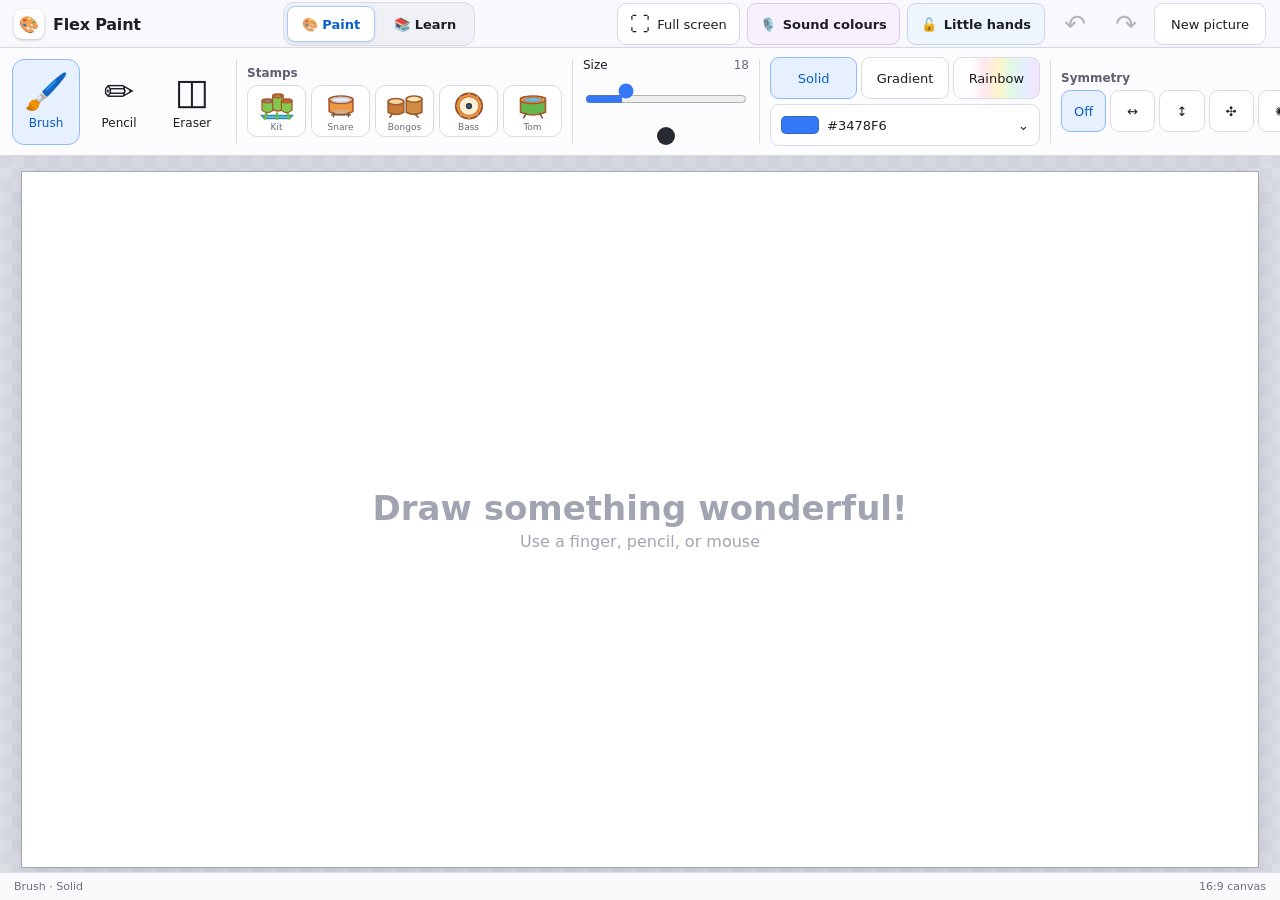
==== index.html @ 135edab3 "Add indigo and rainbow voice commands with matching celebrations" ====
<!doctype html>
<html lang="en">
<head>
  <meta charset="UTF-8" />
  <meta name="viewport" content="width=device-width, initial-scale=1, viewport-fit=cover, user-scalable=no" />
  <meta name="theme-color" content="#f7f7fb" />
  <meta name="apple-mobile-web-app-capable" content="yes" />
  <meta name="apple-mobile-web-app-status-bar-style" content="default" />
  <title>Flex Paint</title>
  <link rel="manifest" href="manifest.webmanifest" />
  <link rel="stylesheet" href="styles.css?v=17" />
</head>
<body>
  <main class="app-shell">
    <header class="titlebar">
      <div class="brand" aria-label="Flex Paint">
        <span class="brand-mark" aria-hidden="true">🎨</span>
        <span>Flex Paint</span>
      </div>
      <div class="app-modes" role="group" aria-label="App mode">
        <button class="app-mode active" data-app-mode="paint" aria-pressed="true">🎨 Paint</button>
        <button class="app-mode" data-app-mode="learn" aria-pressed="false">📚 Learn</button>
      </div>
      <div class="title-actions">
        <button class="fullscreen-button" id="fullscreenBtn" aria-label="Enter full screen" title="Full screen">
          <span aria-hidden="true">⛶</span><span class="fullscreen-label">Full screen</span>
        </button>
        <button class="sound-button" id="soundBtn" aria-pressed="false" aria-label="Turn on sound colour mode" title="Say a colour. Your voice stays on this device.">
          <span aria-hidden="true">🎙️</span><span class="sound-label">Sound colours</span>
        </button>
        <button class="lock-button" id="lockBtn" aria-pressed="false" aria-label="Turn on Little hands mode">
          <span aria-hidden="true">🔓</span><span class="lock-label">Little hands</span>
        </button>
        <nav class="quick-actions" aria-label="History">
          <button class="icon-button" id="undoBtn" title="Undo" aria-label="Undo" disabled>↶</button>
          <button class="icon-button" id="redoBtn" title="Redo" aria-label="Redo" disabled>↷</button>
          <button class="clear-button" id="clearBtn" title="Clear the canvas">New picture</button>
        </nav>
      </div>
    </header>

    <section class="ribbon paint-ribbon" aria-label="Drawing controls">
      <div class="tool-group tools" aria-label="Tools">
        <button class="tool active" data-tool="brush" aria-pressed="true"><span>🖌️</span><small>Brush</small></button>
        <button class="tool" data-tool="pencil" aria-pressed="false"><span>✏️</span><small>Pencil</small></button>
        <button class="tool" data-tool="eraser" aria-pressed="false"><span>◫</span><small>Eraser</small></button>
      </div>

      <div class="divider" aria-hidden="true"></div>

      <div class="tool-group stamp-group" role="group" aria-label="Drum stamps">
        <span class="group-label">Stamps</span>
        <button class="stamp" data-stamp="toy-kit" aria-pressed="false" aria-label="Place a colorful toy drum kit"><svg viewBox="0 0 64 48" aria-hidden="true"><path d="M7 39h50l-5 5H12z" fill="#55b9d5" stroke="#308ba7" stroke-width="2"/><path d="M15 36 12 44M32 36v8M49 36l3 8" stroke="#69b943" stroke-width="4" stroke-linecap="round"/><g stroke="#a9562d" stroke-width="2"><path d="M8 16Q8 13 12 13h10q4 0 4 3v15q-9 7-18 0z" fill="#82c950"/><ellipse cx="17" cy="16" rx="9" ry="3" fill="#ffbe63"/><ellipse cx="17" cy="16" rx="6.5" ry="1.8" fill="#55bee5"/><path d="M25 8q0-3 4-3h9q4 0 4 3v21q-8 6-17 0z" fill="#80c850"/><ellipse cx="33.5" cy="8" rx="8.5" ry="3" fill="#ffbe63"/><ellipse cx="33.5" cy="8" rx="6" ry="1.8" fill="#9bc64b"/><path d="M39 16q0-3 4-3h9q4 0 4 3v15q-9 7-17 0z" fill="#82c950"/><ellipse cx="47.5" cy="16" rx="8.5" ry="3" fill="#ffbe63"/><ellipse cx="47.5" cy="16" rx="6" ry="1.8" fill="#ec7044"/></g></svg><small>Kit</small></button>
        <button class="stamp" data-stamp="snare" aria-pressed="false" aria-label="Place a snare drum"><svg viewBox="0 0 64 48" aria-hidden="true"><path d="M13 14Q13 11 18 11h28q5 0 5 3v19q-19 10-38 0z" fill="#ed9843" stroke="#a9562d" stroke-width="2.5"/><ellipse cx="32" cy="14" rx="19" ry="6" fill="#ffbe63" stroke="#a9562d" stroke-width="2.5"/><ellipse cx="32" cy="14" rx="15" ry="4" fill="#e7edf2" stroke="#b8c4d0" stroke-width="2"/><path d="M20 35v6m24-6v6M17 38h30" stroke="#7e583c" stroke-width="2.5" stroke-linecap="round"/><path d="M20 32h24m-22 3h20" stroke="#b8c4d0" stroke-width="1.5"/></svg><small>Snare</small></button>
        <button class="stamp" data-stamp="bongos" aria-pressed="false" aria-label="Place a pair of bongo drums"><svg viewBox="0 0 64 48" aria-hidden="true"><g stroke="#9b5d32" stroke-width="2.5"><path d="M5 17q0-3 4-3h17q4 0 4 3v17q-12 7-25 0z" fill="#c77a39"/><ellipse cx="17.5" cy="17" rx="12.5" ry="5" fill="#f4d49a"/><path d="M34 13q0-3 4-3h17q4 0 4 3v21q-12 7-25 0z" fill="#d18b43"/><ellipse cx="46.5" cy="13" rx="12.5" ry="5" fill="#ffe2a8"/></g><path d="m11 37-3 5m40-5 5 5" stroke="#87502d" stroke-width="2.5" stroke-linecap="round"/></svg><small>Bongos</small></button>
        <button class="stamp" data-stamp="bass" aria-pressed="false" aria-label="Place a bass drum"><svg viewBox="0 0 64 48" aria-hidden="true"><ellipse cx="32" cy="24" rx="21" ry="20" fill="#f39a3d" stroke="#964d2a" stroke-width="3"/><ellipse cx="32" cy="24" rx="16" ry="15" fill="#fff0d5" stroke="#d07837" stroke-width="2"/><circle cx="32" cy="24" r="4" fill="#46536b" stroke="#26364b" stroke-width="2"/><g fill="#ffe29d" stroke="#a85c2c"><circle cx="32" cy="5" r="1.8"/><circle cx="45" cy="10" r="1.8"/><circle cx="51" cy="24" r="1.8"/><circle cx="45" cy="38" r="1.8"/><circle cx="32" cy="43" r="1.8"/><circle cx="19" cy="38" r="1.8"/><circle cx="13" cy="24" r="1.8"/><circle cx="19" cy="10" r="1.8"/></g></svg><small>Bass</small></button>
        <button class="stamp" data-stamp="tom" aria-pressed="false" aria-label="Place a colorful tom drum"><svg viewBox="0 0 64 48" aria-hidden="true"><path d="M12 14q0-4 5-4h30q5 0 5 4v20q-20 9-40 0z" fill="#66b64e" stroke="#a9562d" stroke-width="2.5"/><ellipse cx="32" cy="14" rx="20" ry="6" fill="#ffbe63" stroke="#a9562d" stroke-width="2.5"/><ellipse cx="32" cy="14" rx="15.5" ry="4" fill="#60bee3" stroke="#ce793c" stroke-width="2"/><path d="m21 36-4 7m26-7 4 7" stroke="#7e583c" stroke-width="2.5" stroke-linecap="round"/></svg><small>Tom</small></button>
      </div>

      <div class="divider" aria-hidden="true"></div>

      <div class="tool-group size-group">
        <label for="sizeRange">Size <output id="sizeOutput">18</output></label>
        <input id="sizeRange" type="range" min="2" max="72" value="18" />
        <div class="size-preview"><span id="sizePreview"></span></div>
      </div>

      <div class="divider" aria-hidden="true"></div>

      <div class="tool-group paint-group">
        <div class="mode-tabs" role="group" aria-label="Color mode">
          <button class="mode active" data-mode="solid" aria-pressed="true">Solid</button>
          <button class="mode" data-mode="gradient" aria-pressed="false">Gradient</button>
          <button class="mode rainbow-mode" data-mode="rainbow" aria-pressed="false">Rainbow</button>
        </div>
        <button class="color-summary" id="colorPanelBtn" aria-expanded="false" aria-controls="colorPanel">
          <span class="color-swatch" id="activeSwatch"></span>
          <span id="colorSummaryText">Choose color</span>
          <span aria-hidden="true">⌄</span>
        </button>
      </div>

      <div class="divider" aria-hidden="true"></div>

      <div class="tool-group symmetry-group">
        <span class="group-label">Symmetry</span>
        <div class="segmented symmetry-options" role="group" aria-label="Symmetry mode">
          <button class="sym active" data-symmetry="none" aria-pressed="true">Off</button>
          <button class="sym" data-symmetry="vertical" aria-pressed="false">↔</button>
          <button class="sym" data-symmetry="horizontal" aria-pressed="false">↕</button>
          <button class="sym" data-symmetry="quad" aria-pressed="false">✣</button>
          <button class="sym" data-symmetry="eight" aria-pressed="false">✺</button>
        </div>
      </div>
    </section>

    <section class="ribbon learn-ribbon" aria-label="Learning controls" hidden>
      <div class="learn-controls">
        <label for="traceItem">Choose a letter or number worksheet</label>
        <select id="traceItem" aria-label="Choose a U.S. letter or number"></select>
        <button class="learn-nav" id="previousItem" aria-label="Previous letter or number">←</button>
        <button class="learn-nav" id="nextItem" aria-label="Next letter or number">→</button>
        <button class="clear-button" id="clearTrace">Try again</button>
        <span class="learn-tip">Follow the dotted lines with your finger or a stylus.</span>
      </div>
    </section>

    <section class="color-panel" id="colorPanel" hidden>
      <div class="panel-section solid-picker-section">
        <span class="panel-label">Drag to pick a color</span>
        <div class="spectrum-picker">
          <div class="spectrum-field" id="spectrumField" role="slider" tabindex="0" aria-label="Rainbow color field" aria-valuetext="Blue">
            <span class="spectrum-thumb" id="spectrumThumb"></span>
          </div>
          <div class="brightness-track" id="brightnessTrack" role="slider" tabindex="0" aria-label="Color brightness" aria-valuemin="0" aria-valuemax="100" aria-valuenow="88">
            <span class="brightness-thumb" id="brightnessThumb"></span>
          </div>
        </div>
        <span class="panel-label quick-label">Quick colors</span>
        <input type="color" id="solidColor" value="#3478f6" aria-label="Choose a color" />
        <div class="basic-colors" id="basicColors" aria-label="Quick colors"></div>
      </div>

      <div class="panel-section gradient-section">
        <span class="panel-label">My colors <small>tap to edit</small></span>
        <div class="stop-editor" id="stopEditor"></div>
        <button class="mini-button" id="addStopBtn">＋ Color</button>
        <button class="mini-button" id="reverseBtn">⇄ Reverse</button>
      </div>

      <div class="panel-section gradient-section">
        <span class="panel-label">Style</span>
        <div class="segmented compact" role="group" aria-label="Gradient style">
          <button class="style active" data-style="smooth" aria-pressed="true">Smooth</button>
          <button class="style" data-style="bands" aria-pressed="false">Bands</button>
        </div>
        <label class="repeat-control">Repeat
          <input id="repeatRange" type="range" min="40" max="500" value="180" />
        </label>
      </div>

      <div class="panel-section presets-section">
        <span class="panel-label">Happy palettes</span>
        <div class="presets" id="presets"></div>
        <button class="mini-button" id="savePresetBtn">♡ Save mine</button>
      </div>
    </section>

    <section class="canvas-stage" id="canvasStage">
      <div class="lock-badge" id="lockBadge" aria-hidden="true">🔒 Little hands mode</div>
      <div class="canvas-frame" id="canvasFrame">
        <div class="colour-celebration" id="colourCelebration" hidden role="status" aria-live="polite">
          <strong class="colour-word"></strong>
          <div class="colour-confetti" aria-hidden="true"></div>
        </div>
        <canvas id="guideCanvas" width="1280" height="720" aria-hidden="true"></canvas>
        <canvas id="paintCanvas" width="1280" height="720" aria-label="Drawing canvas"></canvas>
        <div class="brush-cursor" id="brushCursor" aria-hidden="true"><span></span></div>
        <div class="empty-hint" id="emptyHint">
          <span>Draw something wonderful!</span>
          <small>Use a finger, pencil, or mouse</small>
        </div>
      </div>
    </section>

    <footer class="statusbar">
      <span id="statusText">Brush · Solid</span>
      <span>16:9 canvas</span>
    </footer>
  </main>

  <details class="sound-check" id="soundCheck" hidden open>
    <summary>Sound check · v17</summary>
    <dl>
      <dt>Microphone</dt><dd id="soundMicrophone">Waiting</dd>
      <dt>Speech model</dt><dd id="soundModel">Waiting</dd>
      <dt>Audio</dt><dd id="soundAudio">Waiting for a recording</dd>
      <dt>Now</dt><dd id="soundStage" role="status">Preparing…</dd>
      <dt>Last heard</dt><dd id="soundHeard">No words yet</dd>
    </dl>
    <p id="soundError" role="alert" hidden></p>
  </details>
  <div class="toast" id="toast" role="status" aria-live="polite"></div>
  <script src="app.js?v=17"></script>
  <script type="module" src="voice-recognition.js?v=17"></script>
</body>
</html>
---- styles.css ----
:root {
  font-family: "Segoe UI Variable", "Segoe UI", system-ui, sans-serif;
  color: #1d1d24;
  background: #eef0f6;
  font-synthesis: none;
  --accent: #3478f6;
  --panel: rgba(252, 252, 255, .96);
  --line: #d9dce5;
  --soft: #f0f1f6;
  --shadow: 0 10px 35px rgba(54, 58, 79, .14);
}

* { box-sizing: border-box; }
html, body { margin: 0; width: 100%; height: 100%; overflow: hidden; }
body { overscroll-behavior: none; user-select: none; -webkit-user-select: none; }
button, input { font: inherit; }
button { color: inherit; -webkit-tap-highlight-color: transparent; }

.sound-check { position: fixed; bottom: max(36px, env(safe-area-inset-bottom)); left: 12px; z-index: 50; width: min(340px, calc(100vw - 24px)); max-height: 50vh; overflow: auto; padding: 12px; border: 1px solid #d9c9f4; border-radius: 12px; background: #fff; box-shadow: var(--shadow); font-size: 13px; }
.sound-check summary { cursor: pointer; font-weight: 600; }
.sound-check dl { display: grid; grid-template-columns: 90px 1fr; gap: 8px; margin-bottom: 0; }
.sound-check dt { color: #666; }
.sound-check dd { margin: 0; overflow-wrap: anywhere; }
.sound-check p { color: #a32020; user-select: text; -webkit-user-select: text; overflow-wrap: anywhere; }

.app-shell { width: 100vw; min-width: 0; height: 100dvh; display: grid; grid-template-rows: 48px auto 1fr 28px; background: linear-gradient(#f7f7fb, #eff1f6); }
.titlebar { display: flex; align-items: center; justify-content: space-between; padding: max(7px, env(safe-area-inset-top)) max(14px, env(safe-area-inset-right)) 6px max(14px, env(safe-area-inset-left)); border-bottom: 1px solid var(--line); background: rgba(250,250,253,.9); }
.brand { display: flex; align-items: center; gap: 9px; font-weight: 650; letter-spacing: -.2px; }
.brand-mark { display: grid; place-items: center; width: 30px; height: 30px; border-radius: 8px; background: #fff; box-shadow: 0 1px 3px #bfc2cc; }
.app-modes { display: flex; gap: 4px; padding: 3px; border: 1px solid #d9dce5; border-radius: 11px; background: #f0f1f6; }
.app-mode { min-height: 36px; padding: 0 14px; border: 1px solid transparent; border-radius: 8px; background: transparent; font-size: 13px; font-weight: 600; }
.app-mode.active { border-color: #a9c9fb; background: white; color: #075ecc; box-shadow: 0 1px 3px rgba(20,50,90,.12); }
.title-actions { display: flex; align-items: center; gap: 7px; }
.quick-actions { display: flex; align-items: center; gap: 5px; }
.icon-button, .clear-button, .mini-button, .lock-button, .fullscreen-button, .sound-button { border: 1px solid transparent; background: transparent; border-radius: 9px; min-height: 42px; }
.icon-button { width: 46px; font-size: 26px; line-height: 1; }
.icon-button:disabled { opacity: .3; }
.clear-button { padding: 0 16px; background: #fff; border-color: #d7dae4; font-size: 13px; }
.lock-button { position: relative; overflow: hidden; min-width: 124px; padding: 0 13px; border-color: #bfd4f7; background: #edf5ff; display: flex; align-items: center; justify-content: center; gap: 7px; font-size: 13px; font-weight: 600; }
.fullscreen-button { min-width: 108px; padding: 0 12px; border-color: #d6d9e2; background: #fff; display: flex; align-items: center; justify-content: center; gap: 7px; font-size: 13px; }
.sound-button { min-width: 134px; padding: 0 12px; border-color: #d9c9f4; background: #f6f0ff; display: flex; align-items: center; justify-content: center; gap: 7px; font-size: 13px; font-weight: 600; }
.sound-button.listening { border-color: #a783e5; background: #eee3ff; color: #6039a3; box-shadow: 0 0 0 3px rgba(145, 105, 210, .13); }
.sound-button.listening > span:first-child { animation: mic-pulse 1.2s ease-in-out infinite; }
@keyframes mic-pulse { 50% { transform: scale(1.18); } }
.fullscreen-button > span:first-child { font-size: 20px; line-height: 1; }
.lock-button > * { position: relative; z-index: 1; }
.lock-button.holding::after { content: ""; position: absolute; inset: 0; right: 100%; background: #cde2ff; animation: unlock-fill 1.5s linear forwards; }
@keyframes unlock-fill { to { right: 0; } }
button:not(:disabled):active { transform: scale(.96); }
button:focus-visible, input:focus-visible { outline: 3px solid rgba(52,120,246,.32); outline-offset: 2px; }

.ribbon { position: relative; z-index: 4; display: flex; align-items: stretch; gap: 7px; min-width: 0; max-width: 100vw; min-height: 108px; padding: 9px 12px; border-bottom: 1px solid var(--line); background: var(--panel); box-shadow: 0 3px 12px rgba(60,63,83,.06); overflow-x: auto; overflow-y: hidden; scrollbar-width: none; }
.ribbon::-webkit-scrollbar { display: none; }
.ribbon[hidden] { display: none; }
.learn-controls { width: 100%; display: flex; align-items: center; justify-content: center; gap: 10px; }
.learn-controls label { font-size: 15px; font-weight: 650; }
.learn-controls select { width: 94px; height: 52px; padding: 0 12px; border: 1px solid #b9cde9; border-radius: 11px; background: white; color: #155cb5; font-size: 24px; font-weight: 700; text-align: center; }
.learn-nav { width: 50px; height: 50px; border: 1px solid #d4dce9; border-radius: 11px; background: white; color: #315d96; font-size: 24px; }
.learn-tip { margin-left: 12px; color: #6d717c; font-size: 13px; }
.tool-group { flex: none; display: flex; align-items: center; gap: 5px; }
.divider { flex: none; width: 1px; align-self: stretch; margin: 3px 3px; background: var(--line); }
.tool { width: 68px; height: 86px; display: flex; flex-direction: column; align-items: center; justify-content: center; gap: 5px; border: 1px solid transparent; border-radius: 12px; background: transparent; }
.tool span { font-size: 36px; line-height: 38px; }
.tool small { font-size: 12px; }
.tool.active, .mode.active, .sym.active, .style.active { background: #e7f0ff; border-color: #8cb9ff; color: #075ecc; }
.line-icon { font-family: serif; font-weight: 700; }
.stamp-group { width: 315px; display: grid; grid-template-columns: repeat(5, minmax(0, 1fr)); align-content: center; gap: 5px; }
.stamp-group .group-label { grid-column: 1 / -1; }
.stamp { height: 52px; padding: 2px 0; display: flex; flex-direction: column; align-items: center; justify-content: center; gap: 1px; border: 1px solid #d9dce5; border-radius: 10px; background: #fff; line-height: 1; }
.stamp svg { display: block; width: 40px; height: 32px; flex: none; }
.stamp small { font-size: 9px; color: #666b77; }
.stamp[aria-pressed="true"] { background: #e7f0ff; border-color: #8cb9ff; box-shadow: inset 0 0 0 1px #8cb9ff; }

.size-group { width: 166px; flex-direction: column; justify-content: center; align-items: stretch; gap: 4px; }
.size-group label { display: flex; justify-content: space-between; font-size: 12px; }
.size-group output { color: #666b77; }
input[type="range"] { accent-color: var(--accent); height: 34px; }
#sizeRange { height: 42px; cursor: pointer; }
#sizeRange::-webkit-slider-runnable-track { height: 12px; border-radius: 999px; }
#sizeRange::-webkit-slider-thumb { width: 32px; height: 32px; margin-top: -10px; cursor: grab; }
#sizeRange::-moz-range-track { height: 12px; border-radius: 999px; }
#sizeRange::-moz-range-thumb { width: 32px; height: 32px; border: 0; cursor: grab; }
.size-preview { height: 20px; display: grid; place-items: center; overflow: hidden; }
.size-preview span { display: block; width: 18px; height: 18px; border-radius: 50%; background: #272933; }

.paint-group { width: 270px; flex-direction: column; justify-content: center; align-items: stretch; }
.mode-tabs { display: grid; grid-template-columns: repeat(3, 1fr); gap: 4px; }
.mode, .sym, .style { min-height: 42px; border: 1px solid #d9dce5; border-radius: 9px; background: #fff; font-size: 13px; }
.rainbow-mode:not(.active) { background: linear-gradient(90deg, #fff 20%, #ffe6ee, #fff5ca, #e0f8e6, #e5efff, #f3e5ff); }
.color-summary { height: 42px; padding: 0 10px; border: 1px solid #d9dce5; border-radius: 9px; background: #fff; display: flex; align-items: center; gap: 8px; font-size: 13px; }
.color-summary > :nth-child(2) { flex: 1; text-align: left; }
.color-swatch { width: 38px; height: 18px; border-radius: 5px; border: 1px solid rgba(0,0,0,.16); background: #3478f6; }

.symmetry-group { width: 242px; flex-direction: column; justify-content: center; align-items: stretch; }
.group-label, .panel-label { font-size: 12px; font-weight: 600; color: #5d616d; }
.segmented { display: grid; grid-template-columns: repeat(3, 1fr); gap: 4px; }
.symmetry-options { grid-template-columns: repeat(5, 1fr); }

.color-panel { position: absolute; z-index: 12; top: 156px; left: 50%; transform: translateX(-50%); width: min(1020px, calc(100vw - 24px)); padding: 14px; border: 1px solid #d4d7e1; border-radius: 14px; background: rgba(252,252,255,.98); box-shadow: var(--shadow); display: grid; grid-template-columns: 1.9fr .9fr .9fr 1.15fr; gap: 14px; }
.color-panel[hidden] { display: none; }
.panel-section { min-width: 0; display: flex; flex-wrap: wrap; align-content: flex-start; align-items: center; gap: 7px; padding-right: 10px; border-right: 1px solid var(--line); }
.panel-section:last-child { border-right: 0; padding-right: 0; }
.panel-label { flex: 1 0 100%; }
.panel-label small { font-weight: 400; color: #858995; }
#solidColor { width: 52px; height: 48px; padding: 2px; border: 1px solid #ccd0da; border-radius: 9px; background: white; }
.basic-colors { display: grid; grid-template-columns: repeat(5, 46px); gap: 6px; }
.solid-picker-section { align-content: start; }
.spectrum-picker { flex: 1 0 100%; display: grid; grid-template-columns: minmax(180px, 1fr) 30px; gap: 9px; height: 158px; }
.spectrum-field, .brightness-track { position: relative; border: 1px solid #cfd3dc; border-radius: 9px; box-shadow: inset 0 0 0 1px rgba(255,255,255,.42); touch-action: none; overflow: hidden; }
.spectrum-field { background: linear-gradient(to bottom, transparent 0%, rgba(255,255,255,.05) 18%, #fff 100%), linear-gradient(to right, #ff3131 0%, #ffe331 16.67%, #43e55d 33.33%, #32e6e6 50%, #3568ff 66.67%, #bc35f5 83.33%, #ff3131 100%); }
.brightness-track { background: linear-gradient(to bottom, #fff, #3478f6 46%, #000); }
.spectrum-thumb, .brightness-thumb { position: absolute; pointer-events: none; border: 3px solid white; border-radius: 50%; box-shadow: 0 1px 5px rgba(0,0,0,.65), inset 0 0 0 1px rgba(0,0,0,.35); transform: translate(-50%, -50%); }
.spectrum-thumb { left: 61%; top: 12%; width: 25px; height: 25px; }
.brightness-thumb { left: 50%; top: 12%; width: 27px; height: 27px; }
.quick-label { margin-top: 2px; }
.quick-color, .stop-chip, .preset { border: 1px solid rgba(0,0,0,.18); }
.quick-color { width: 46px; height: 42px; border-radius: 9px; }
.stop-editor { flex: 1 0 100%; display: flex; flex-wrap: wrap; gap: 3px; align-items: center; min-height: 28px; }
.stop-wrap { position: relative; }
.stop-chip { display: block; width: 30px; height: 30px; border-radius: 50%; }
.stop-wrap input { position: absolute; width: 1px; height: 1px; opacity: 0; }
.stop-arrows { display: flex; justify-content: center; margin-top: 0; }
.stop-arrows button { width: 16px; height: 16px; padding: 0; border: 0; background: transparent; color: #707581; line-height: 13px; font-size: 15px; }
.stop-arrows button:disabled { opacity: .18; }
.stop-delete { position: absolute; top: -6px; right: -4px; width: 16px; height: 16px; padding: 0; border: 1px solid #d2d5dd; border-radius: 50%; background: white; font-size: 11px; line-height: 13px; }
.mini-button { padding: 0 12px; border-color: #d4d7df; background: #fff; font-size: 13px; }
.compact { flex: 1 0 100%; grid-template-columns: repeat(2, 1fr); }
.repeat-control { flex: 1 0 100%; display: grid; grid-template-columns: auto 1fr; align-items: center; gap: 8px; color: #666a76; font-size: 12px; }
.repeat-control input { min-width: 0; }
.presets { flex: 1 0 100%; display: grid; grid-template-columns: repeat(2, 1fr); gap: 6px; }
.preset { height: 25px; border-radius: 7px; }

.canvas-stage { position: relative; min-width: 0; min-height: 0; display: grid; place-items: center; padding: 16px 22px; overflow: hidden; background-color: #d8dbe3; background-image: linear-gradient(45deg, rgba(255,255,255,.15) 25%, transparent 25%), linear-gradient(-45deg, rgba(255,255,255,.15) 25%, transparent 25%), linear-gradient(45deg, transparent 75%, rgba(255,255,255,.15) 75%), linear-gradient(-45deg, transparent 75%, rgba(255,255,255,.15) 75%); background-size: 24px 24px; background-position: 0 0, 0 12px, 12px -12px, -12px 0px; }
.canvas-frame { position: relative; aspect-ratio: 16 / 9; width: min(100%, calc((100dvh - 190px) * 16 / 9)); max-height: 100%; background: white; box-shadow: 0 5px 25px rgba(36,39,53,.18), 0 0 0 1px #aeb2bd; touch-action: none; cursor: crosshair; }
.brush-cursor { display: none; position: absolute; z-index: 6; left: 0; top: 0; width: 44px; height: 44px; transform: translate(-50%, -50%); align-items: center; justify-content: center; border: 3px solid #075ecc; border-radius: 50%; background: rgba(255,255,255,.38); box-shadow: 0 0 0 3px #fff, 0 2px 9px rgba(0,0,0,.55); pointer-events: none; }
.brush-cursor span { width: 7px; height: 7px; border: 1px solid white; border-radius: 50%; background: #075ecc; box-shadow: 0 1px 2px rgba(0,0,0,.6); }
@media (hover: hover) and (pointer: fine) { .canvas-frame { cursor: none; } .brush-cursor.visible { display: flex; } }
.app-shell.learning .canvas-frame { box-shadow: 0 7px 28px rgba(36,39,53,.2), 0 0 0 5px #fff, 0 0 0 7px #cfddf0; }
.app-shell.learning .canvas-stage { background-color: #e9edf4; background-image: radial-gradient(rgba(119,143,179,.17) .8px, transparent .8px); background-size: 18px 18px; }
canvas { position: absolute; inset: 0; width: 100%; height: 100%; display: block; touch-action: none; }
#guideCanvas { pointer-events: none; }
.empty-hint { position: absolute; inset: 0; pointer-events: none; display: flex; flex-direction: column; align-items: center; justify-content: center; gap: 4px; color: #a0a5b1; text-align: center; }
.empty-hint span { font-size: clamp(18px, 3vw, 34px); font-weight: 600; }
.empty-hint small { font-size: clamp(11px, 1.3vw, 16px); }
.empty-hint.hidden { display: none; }
.colour-celebration { position: absolute; inset: 0; z-index: 12; display: grid; place-items: center; overflow: hidden; pointer-events: none; container-type: inline-size; }
.colour-celebration[hidden] { display: none; }
.colour-word { position: relative; z-index: 1; font-size: clamp(38px, 12vw, 150px); font-size: clamp(30px, 15cqw, 150px); font-weight: 950; line-height: 1.1; letter-spacing: -.035em; color: var(--celebration-colour); -webkit-text-stroke: 2px #38334b; paint-order: stroke fill; text-shadow: 0 5px 0 #fff, 0 0 12px #fff, 0 0 28px #fff; }
.celebrating .colour-word { animation: colour-pop 2.4s ease both; }
.rainbow-celebration .colour-word { background: linear-gradient(90deg, #ed3349, #ff8a24, #ffd43b, #42bd62, #3478f6, #4b0082, #8b5cf6); background-clip: text; -webkit-background-clip: text; color: transparent; text-shadow: none; filter: drop-shadow(0 3px 2px white); }
.colour-confetti { position: absolute; inset: 0; z-index: 2; }
.colour-confetti i { position: absolute; top: -20px; width: 12px; height: 18px; border: 1px solid #ffffff90; border-radius: 3px; animation: colour-confetti-fall 1.9s ease-in both; }
@keyframes colour-pop { 0% { opacity: 0; transform: scale(.55) rotate(-5deg); } 15% { opacity: 1; transform: scale(1.1) rotate(2deg); } 25%, 78% { opacity: 1; transform: scale(1); } 100% { opacity: 0; transform: scale(.95); } }
@keyframes colour-confetti-fall { from { transform: translateY(-20px) rotate(0); opacity: 1; } to { transform: translate(var(--drift), 520px) rotate(var(--spin)); opacity: 0; } }
@media (prefers-reduced-motion: reduce) { .celebrating .colour-word { animation: none; } .colour-confetti { display: none; } }
.lock-badge { display: none; position: absolute; z-index: 3; top: 12px; right: 14px; padding: 7px 11px; border-radius: 18px; background: rgba(255,255,255,.82); box-shadow: 0 2px 9px rgba(35,40,55,.13); color: #59606d; font-size: 12px; pointer-events: none; }
.app-shell.locked { grid-template-rows: 52px 1fr; }
.app-shell.locked .ribbon, .app-shell.locked .statusbar, .app-shell.locked .quick-actions { display: none; }
.app-shell.locked .lock-button { min-width: 148px; border-color: #9dbff1; background: #e5f0ff; }
.app-shell.locked .fullscreen-button { display: none; }
.app-shell.locked .canvas-stage { grid-row: 2; padding: 10px; }
.app-shell.locked .canvas-frame { width: min(100%, calc((100dvh - 72px) * 16 / 9)); }
.app-shell.locked .lock-badge { display: block; }
.statusbar { display: flex; align-items: center; justify-content: space-between; padding: 0 max(14px, env(safe-area-inset-right)) max(0px, env(safe-area-inset-bottom)) max(14px, env(safe-area-inset-left)); border-top: 1px solid #d9dce5; background: #fafafd; color: #6d717c; font-size: 11px; }
.toast { position: fixed; z-index: 30; left: 50%; bottom: 44px; transform: translate(-50%, 12px); padding: 9px 15px; border-radius: 20px; background: rgba(32,34,42,.9); color: white; font-size: 13px; opacity: 0; pointer-events: none; transition: .2s ease; }
.toast.show { opacity: 1; transform: translate(-50%, 0); }

@media (max-width: 760px) {
  .app-shell { grid-template-rows: 46px auto 1fr 24px; }
  .ribbon { min-height: 82px; padding: 6px 8px; }
  .tool { width: 62px; height: 76px; }
  .tool span { font-size: 32px; line-height: 34px; }
  .stamp-group { width: 278px; }
  .stamp { height: 47px; }
  .stamp svg { width: 36px; height: 30px; }
  .size-group { width: 132px; }
  .paint-group { width: 225px; }
  .color-panel { top: 142px; transform: translateX(-50%); grid-template-columns: 1fr 1.4fr; max-height: calc(100dvh - 160px); overflow-y: auto; }
  .panel-section:nth-child(2) { border-right: 0; }
  .canvas-stage { padding: 10px 12px; }
  .canvas-frame { width: min(100%, calc((100dvh - 166px) * 16 / 9)); }
}

@media (orientation: portrait) and (max-width: 760px) {
  .canvas-stage { place-items: start center; padding-top: 18px; }
  .canvas-frame { width: 100%; }
  .clear-button { font-size: 0; width: 42px; }
  .clear-button::after { content: "＋"; font-size: 22px; }
  .lock-button { min-width: 52px; padding: 0 12px; }
  .lock-button .lock-label { display: none; }
  .fullscreen-button { min-width: 52px; padding: 0 12px; }
  .fullscreen-button .fullscreen-label { display: none; }
  .app-shell.locked .lock-button { min-width: 132px; }
  .app-shell.locked .lock-button .lock-label { display: inline; }
}

@media (max-width: 560px) {
  .app-shell { grid-template-rows: 48px auto 1fr; }
  .titlebar { padding-left: max(7px, env(safe-area-inset-left)); padding-right: max(7px, env(safe-area-inset-right)); }
  .brand > span:last-child { display: none; }
  .brand-mark { width: 36px; height: 36px; }
  .app-modes { padding: 2px; }
  .app-mode { min-height: 36px; padding: 0 9px; font-size: 12px; }
  .title-actions { gap: 3px; }
  .quick-actions { gap: 2px; }
  .icon-button { width: 40px; }
  .clear-button { width: 40px; padding: 0; }
  .fullscreen-button, .lock-button, .sound-button { min-width: 44px; width: 44px; padding: 0; }
  .sound-button .sound-label { display: none; }
  .ribbon { min-height: 90px; padding: 6px 7px; scroll-snap-type: x proximity; }
  .tool-group { scroll-snap-align: start; }
  .tool { width: 62px; height: 76px; }
  .size-group { width: 132px; }
  .paint-group { width: 238px; }
  .symmetry-group { width: 222px; }
  .divider { margin-inline: 1px; }
  .color-panel { top: 138px; width: calc(100vw - 14px); max-height: calc(100dvh - 146px); padding: 12px; grid-template-columns: minmax(0, 1fr); gap: 12px; overflow-y: auto; overscroll-behavior: contain; }
  .panel-section { padding: 0 0 12px; border-right: 0; border-bottom: 1px solid var(--line); }
  .panel-section:last-child { border-bottom: 0; }
  .spectrum-picker { grid-template-columns: minmax(0, 1fr) 36px; height: 190px; }
  .basic-colors { grid-template-columns: repeat(5, 44px); }
  .quick-color { width: 44px; height: 40px; }
  .stop-editor { flex-wrap: wrap; }
  .canvas-stage { padding: 12px 7px; place-items: start center; }
  .canvas-frame { width: 100%; max-height: calc(100dvh - 158px); }
  .statusbar { display: none; }
  .learn-ribbon { min-height: 90px; }
  .learn-controls { justify-content: flex-start; min-width: max-content; gap: 6px; }
  .learn-controls label { display: none; }
  .learn-controls select { width: 70px; height: 48px; }
  .learn-nav { width: 44px; height: 48px; }
  .learn-tip { max-width: 116px; margin-left: 2px; font-size: 11px; white-space: normal; }
  .lock-badge { top: 7px; right: 8px; }
}

@media (max-width: 380px) {
  .icon-button { width: 36px; }
  .fullscreen-button, .lock-button, .sound-button, .clear-button { width: 40px; min-width: 40px; }
  .basic-colors { grid-template-columns: repeat(4, 42px); }
  .quick-color { width: 42px; height: 38px; }
}

@media (display-mode: fullscreen), (display-mode: standalone) {
  .fullscreen-button { display: none; }
}

@media (prefers-reduced-motion: reduce) { * { transition: none !important; } }
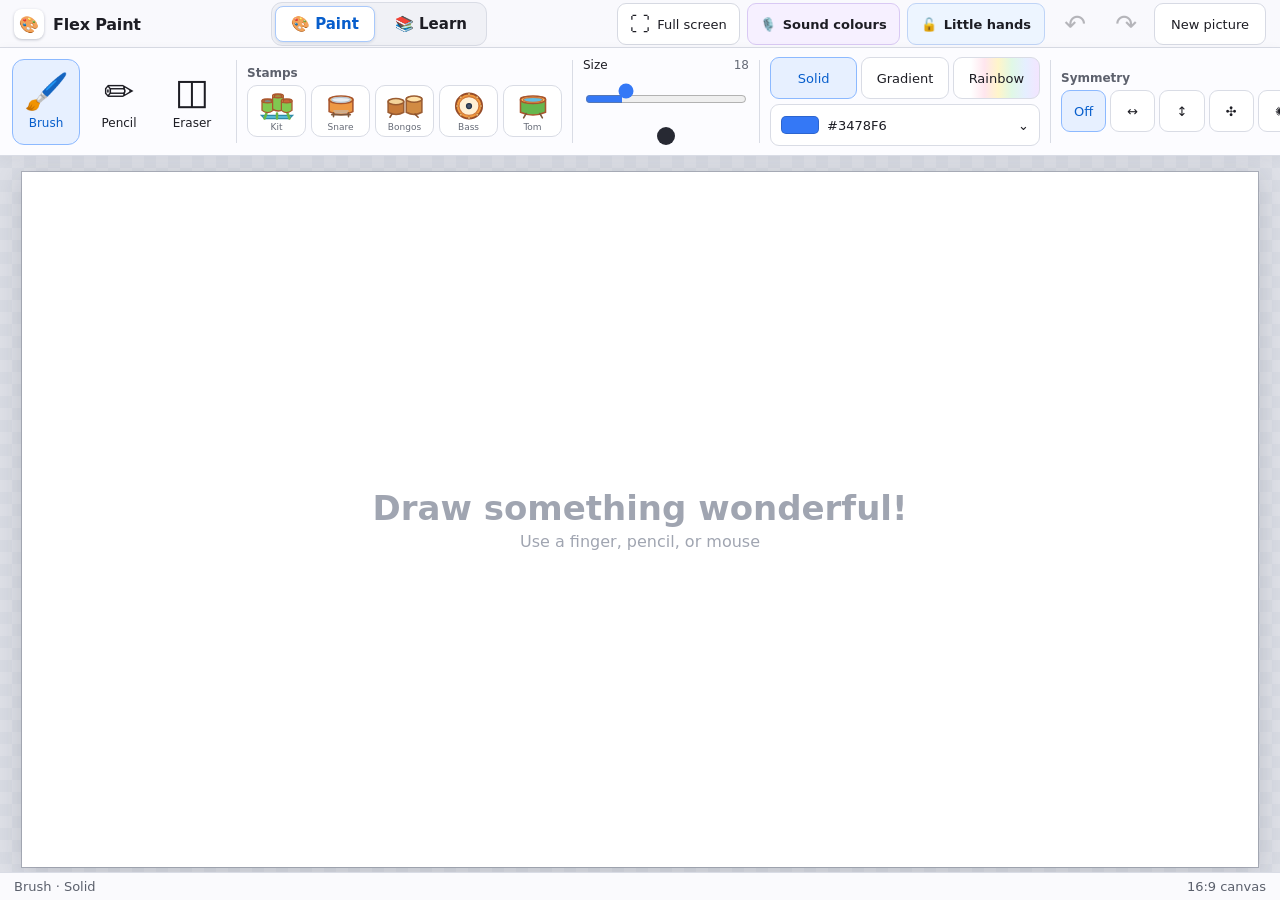
==== commit 35930c48: "Add colour selector and larger iPad-friendly letters in Learning mode" ====
--- a/index.html
+++ b/index.html
@@ -8,7 +8,7 @@
   <meta name="apple-mobile-web-app-status-bar-style" content="default" />
   <title>Flex Paint</title>
   <link rel="manifest" href="manifest.webmanifest" />
-  <link rel="stylesheet" href="styles.css?v=17" />
+  <link rel="stylesheet" href="styles.css?v=18" />
 </head>
 <body>
   <main class="app-shell">
@@ -96,12 +96,21 @@
 
     <section class="ribbon learn-ribbon" aria-label="Learning controls" hidden>
       <div class="learn-controls">
-        <label for="traceItem">Choose a letter or number worksheet</label>
-        <select id="traceItem" aria-label="Choose a U.S. letter or number"></select>
-        <button class="learn-nav" id="previousItem" aria-label="Previous letter or number">←</button>
-        <button class="learn-nav" id="nextItem" aria-label="Next letter or number">→</button>
-        <button class="clear-button" id="clearTrace">Try again</button>
-        <span class="learn-tip">Follow the dotted lines with your finger or a stylus.</span>
+        <div class="learn-picker-group" role="group" aria-label="Choose a letter or number">
+          <button class="learn-nav" id="previousItem" aria-label="Previous letter or number">←</button>
+          <select id="traceItem" aria-label="Choose a letter or number"></select>
+          <button class="learn-nav" id="nextItem" aria-label="Next letter or number">→</button>
+          <button class="clear-button learn-clear" id="clearTrace">Try again</button>
+        </div>
+        <div class="divider" aria-hidden="true"></div>
+        <div class="learn-color-group" role="group" aria-label="Tracing colours">
+          <div class="learn-swatches" id="learnSwatches" aria-label="Quick colours"></div>
+          <button class="color-summary learn-color-btn" id="learnColorPanelBtn" aria-expanded="false" aria-controls="colorPanel">
+            <span class="color-swatch" id="learnActiveSwatch"></span>
+            <span id="learnColorSummaryText">More colours</span>
+            <span aria-hidden="true">⌄</span>
+          </button>
+        </div>
       </div>
     </section>
 
@@ -170,7 +179,7 @@
   </main>
 
   <details class="sound-check" id="soundCheck" hidden open>
-    <summary>Sound check · v17</summary>
+    <summary>Sound check · v18</summary>
     <dl>
       <dt>Microphone</dt><dd id="soundMicrophone">Waiting</dd>
       <dt>Speech model</dt><dd id="soundModel">Waiting</dd>
@@ -181,7 +190,7 @@
     <p id="soundError" role="alert" hidden></p>
   </details>
   <div class="toast" id="toast" role="status" aria-live="polite"></div>
-  <script src="app.js?v=17"></script>
-  <script type="module" src="voice-recognition.js?v=17"></script>
+  <script src="app.js?v=18"></script>
+  <script type="module" src="voice-recognition.js?v=18"></script>
 </body>
 </html>
--- a/styles.css
+++ b/styles.css
@@ -28,7 +28,7 @@
 .brand { display: flex; align-items: center; gap: 9px; font-weight: 650; letter-spacing: -.2px; }
 .brand-mark { display: grid; place-items: center; width: 30px; height: 30px; border-radius: 8px; background: #fff; box-shadow: 0 1px 3px #bfc2cc; }
 .app-modes { display: flex; gap: 4px; padding: 3px; border: 1px solid #d9dce5; border-radius: 11px; background: #f0f1f6; }
-.app-mode { min-height: 36px; padding: 0 14px; border: 1px solid transparent; border-radius: 8px; background: transparent; font-size: 13px; font-weight: 600; }
+.app-mode { min-height: 36px; padding: 0 15px; border: 1px solid transparent; border-radius: 8px; background: transparent; font-size: 15px; font-weight: 600; }
 .app-mode.active { border-color: #a9c9fb; background: white; color: #075ecc; box-shadow: 0 1px 3px rgba(20,50,90,.12); }
 .title-actions { display: flex; align-items: center; gap: 7px; }
 .quick-actions { display: flex; align-items: center; gap: 5px; }
@@ -52,11 +52,18 @@
 .ribbon { position: relative; z-index: 4; display: flex; align-items: stretch; gap: 7px; min-width: 0; max-width: 100vw; min-height: 108px; padding: 9px 12px; border-bottom: 1px solid var(--line); background: var(--panel); box-shadow: 0 3px 12px rgba(60,63,83,.06); overflow-x: auto; overflow-y: hidden; scrollbar-width: none; }
 .ribbon::-webkit-scrollbar { display: none; }
 .ribbon[hidden] { display: none; }
-.learn-controls { width: 100%; display: flex; align-items: center; justify-content: center; gap: 10px; }
-.learn-controls label { font-size: 15px; font-weight: 650; }
-.learn-controls select { width: 94px; height: 52px; padding: 0 12px; border: 1px solid #b9cde9; border-radius: 11px; background: white; color: #155cb5; font-size: 24px; font-weight: 700; text-align: center; }
-.learn-nav { width: 50px; height: 50px; border: 1px solid #d4dce9; border-radius: 11px; background: white; color: #315d96; font-size: 24px; }
-.learn-tip { margin-left: 12px; color: #6d717c; font-size: 13px; }
+.learn-ribbon { min-height: 74px; padding: 8px 14px; }
+.learn-controls { width: 100%; display: flex; align-items: center; justify-content: center; flex-wrap: wrap; gap: 10px 12px; }
+.learn-picker-group, .learn-color-group { display: flex; align-items: center; gap: 7px; flex: none; }
+.learn-controls select { min-width: 100px; height: 50px; padding: 0 10px; border: 2px solid #a9c7ec; border-radius: 12px; background: white; color: #1256aa; font-size: 26px; font-weight: 800; text-align: center; cursor: pointer; }
+.learn-nav { width: 48px; height: 50px; border: 2px solid #cbd7e8; border-radius: 12px; background: white; color: #24538d; font-size: 26px; font-weight: 700; display: grid; place-items: center; cursor: pointer; }
+.learn-clear { min-height: 50px; padding: 0 15px; border: 2px solid #d4d9e4; border-radius: 12px; font-size: 16px; font-weight: 650; cursor: pointer; }
+.learn-swatches { display: flex; align-items: center; gap: 6px; }
+.learn-swatch { width: 38px; height: 38px; padding: 0; border: 3px solid rgba(255,255,255,.92); border-radius: 50%; box-shadow: 0 1px 4px rgba(25,35,55,.28), inset 0 0 0 1px rgba(0,0,0,.14); cursor: pointer; transition: transform .14s ease, box-shadow .14s ease; }
+.learn-swatch.rainbow { background: conic-gradient(#ed3349, #ff8a24, #ffd43b, #42bd62, #3478f6, #8b5cf6, #ff7898, #ed3349); }
+.learn-swatch.active { transform: scale(1.16); box-shadow: 0 0 0 3px #075ecc, 0 3px 8px rgba(7,94,204,.35); }
+.learn-color-btn { height: 50px; padding: 0 12px; border: 2px solid #cfd7e6; border-radius: 12px; font-size: 15px; font-weight: 650; gap: 8px; cursor: pointer; }
+.learn-color-btn .color-swatch { width: 26px; height: 26px; border-radius: 7px; }
 .tool-group { flex: none; display: flex; align-items: center; gap: 5px; }
 .divider { flex: none; width: 1px; align-self: stretch; margin: 3px 3px; background: var(--line); }
 .tool { width: 68px; height: 86px; display: flex; flex-direction: column; align-items: center; justify-content: center; gap: 5px; border: 1px solid transparent; border-radius: 12px; background: transparent; }
@@ -161,9 +168,19 @@
 .app-shell.locked .canvas-stage { grid-row: 2; padding: 10px; }
 .app-shell.locked .canvas-frame { width: min(100%, calc((100dvh - 72px) * 16 / 9)); }
 .app-shell.locked .lock-badge { display: block; }
-.statusbar { display: flex; align-items: center; justify-content: space-between; padding: 0 max(14px, env(safe-area-inset-right)) max(0px, env(safe-area-inset-bottom)) max(14px, env(safe-area-inset-left)); border-top: 1px solid #d9dce5; background: #fafafd; color: #6d717c; font-size: 11px; }
+.statusbar { display: flex; align-items: center; justify-content: space-between; padding: 0 max(14px, env(safe-area-inset-right)) max(0px, env(safe-area-inset-bottom)) max(14px, env(safe-area-inset-left)); border-top: 1px solid #d9dce5; background: #fafafd; color: #5b606c; font-size: 13px; }
+.app-shell.learning .statusbar { font-size: 15px; font-weight: 600; color: #3c5472; }
 .toast { position: fixed; z-index: 30; left: 50%; bottom: 44px; transform: translate(-50%, 12px); padding: 9px 15px; border-radius: 20px; background: rgba(32,34,42,.9); color: white; font-size: 13px; opacity: 0; pointer-events: none; transition: .2s ease; }
 .toast.show { opacity: 1; transform: translate(-50%, 0); }
+
+@media (max-width: 960px) {
+  .titlebar { gap: 6px; padding-left: max(10px, env(safe-area-inset-left)); padding-right: max(10px, env(safe-area-inset-right)); }
+  .brand > span:last-child { display: none; }
+  .fullscreen-button, .sound-button, .lock-button { min-width: 0; padding: 0 10px; }
+  .fullscreen-button .fullscreen-label { display: none; }
+  .clear-button { padding: 0 11px; }
+  .learn-controls .divider { display: none; }
+}
 
 @media (max-width: 760px) {
   .app-shell { grid-template-rows: 46px auto 1fr 24px; }
@@ -184,8 +201,8 @@
 @media (orientation: portrait) and (max-width: 760px) {
   .canvas-stage { place-items: start center; padding-top: 18px; }
   .canvas-frame { width: 100%; }
-  .clear-button { font-size: 0; width: 42px; }
-  .clear-button::after { content: "＋"; font-size: 22px; }
+  #clearBtn { font-size: 0; width: 42px; }
+  #clearBtn::after { content: "＋"; font-size: 22px; }
   .lock-button { min-width: 52px; padding: 0 12px; }
   .lock-button .lock-label { display: none; }
   .fullscreen-button { min-width: 52px; padding: 0 12px; }
@@ -224,12 +241,15 @@
   .canvas-stage { padding: 12px 7px; place-items: start center; }
   .canvas-frame { width: 100%; max-height: calc(100dvh - 158px); }
   .statusbar { display: none; }
-  .learn-ribbon { min-height: 90px; }
-  .learn-controls { justify-content: flex-start; min-width: max-content; gap: 6px; }
-  .learn-controls label { display: none; }
-  .learn-controls select { width: 70px; height: 48px; }
-  .learn-nav { width: 44px; height: 48px; }
-  .learn-tip { max-width: 116px; margin-left: 2px; font-size: 11px; white-space: normal; }
+  .learn-ribbon { min-height: 78px; padding: 8px 10px; }
+  .learn-controls { justify-content: flex-start; flex-wrap: nowrap; min-width: max-content; gap: 8px; }
+  .learn-controls .divider { display: none; }
+  .learn-controls select { min-width: 84px; height: 48px; font-size: 22px; }
+  .learn-nav { width: 46px; height: 48px; font-size: 22px; }
+  .learn-clear { min-height: 48px; padding: 0 12px; font-size: 15px; width: auto; }
+  .learn-clear::after { content: none; }
+  .learn-swatch { width: 38px; height: 38px; }
+  .learn-color-btn { height: 48px; padding: 0 11px; font-size: 14px; }
   .lock-badge { top: 7px; right: 8px; }
 }
 
